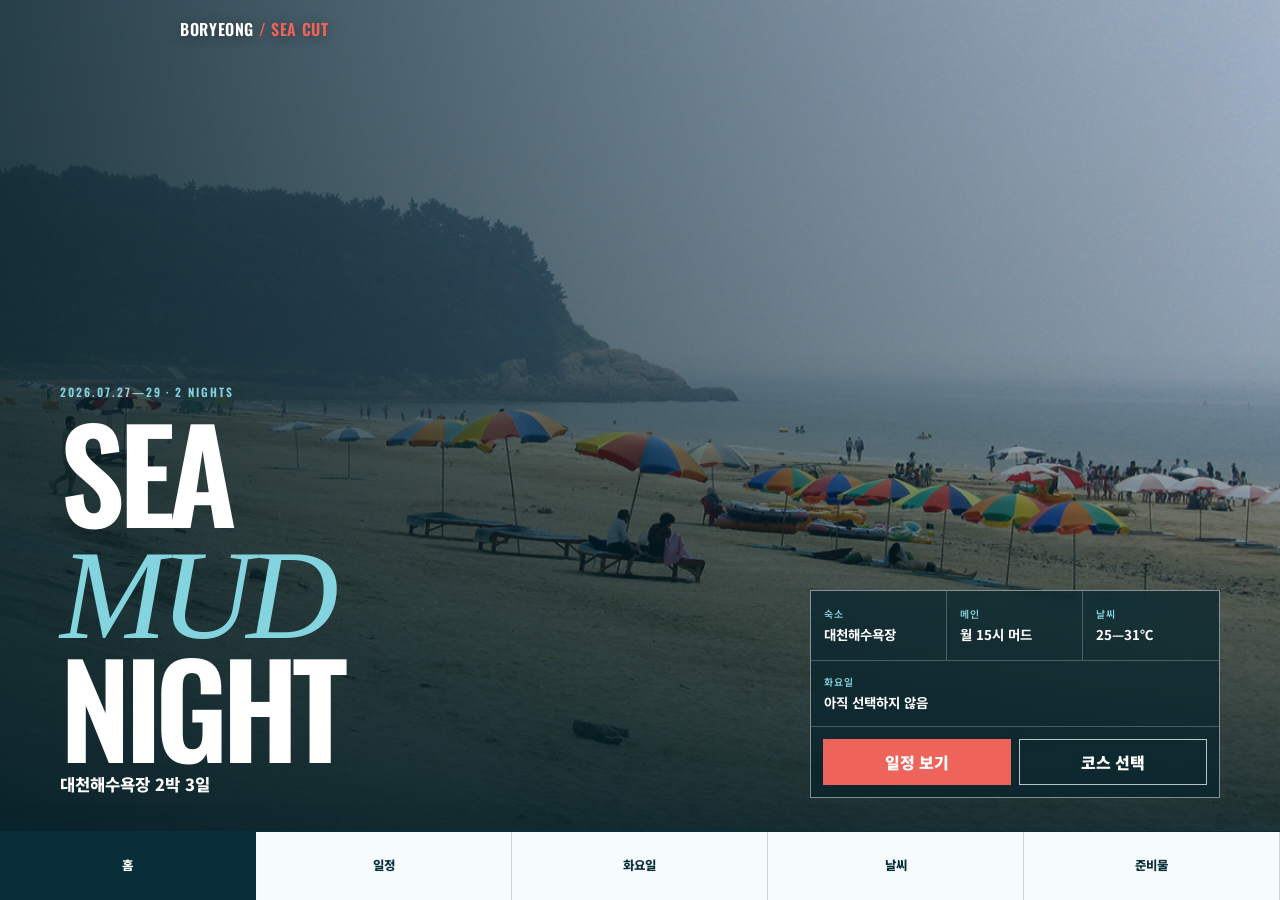
==== index.html @ 4e83131c "feat: add persistent home tab navigation" ====
<!doctype html><html lang="ko"><head><meta charset="utf-8"><meta name="viewport" content="width=device-width,initial-scale=1,viewport-fit=cover"><meta name="theme-color" content="#073845"><meta name="description" content="대천해수욕장과 보령머드축제 2박 3일 여행"><title>BORYEONG SEA CUT — 대천 2박 3일</title><link rel="stylesheet" href="./styles.css"><script defer src="./app.js"></script></head><body class="home-page"><a class="skip" href="#main">본문 바로가기</a><header class="top-header"><a href="./index.html" class="brand">BORYEONG <span>/ SEA CUT</span></a></header>
<main id="main" class="home">
  <section class="home-hero">
    <div class="home-bg" role="img" aria-label="대천해수욕장"></div>
    <div class="home-shade"></div>
    <div class="home-content">
      <div class="home-title">
        <span class="kicker">2026.07.27—29 · 2 NIGHTS</span>
        <h1>SEA<br><em>MUD</em><br>NIGHT</h1>
        <p>대천해수욕장 2박 3일</p>
      </div>
      <div class="home-panel">
        <div class="home-facts" aria-label="여행 핵심 정보">
          <div><small>숙소</small><b>대천해수욕장</b></div>
          <div><small>메인</small><b>월 15시 머드</b></div>
          <div><small>날씨</small><b>25—31℃</b></div>
        </div>
        <div class="home-choice"><small>화요일</small><b data-plan-status>아직 선택하지 않음</b></div>
        <div class="home-actions"><a class="primary-link" href="./itinerary.html">일정 보기</a><a class="secondary-link" href="./tuesday.html">코스 선택</a></div>
      </div>
    </div>
  </section>
</main>
<nav class="bottom-nav" aria-label="하단 메뉴"><a href="./index.html" aria-current="page"><span>홈</span></a><a href="./itinerary.html"><span>일정</span></a><a href="./tuesday.html"><span>화요일</span></a><a href="./weather.html"><span>날씨</span></a><a href="./packing.html"><span>준비물</span></a></nav><div class="toast" role="status" aria-live="polite"></div></body></html>
---- styles.css ----
@import url('https://fonts.googleapis.com/css2?family=Noto+Sans+KR:wght@400;500;600;700;900&family=Oswald:wght@500;600&display=swap');
:root{--ink:#082f39;--deep:#05242c;--paper:#f6fcfd;--ice:#dff3f6;--aqua:#83d4df;--coral:#ee645a;--muted:#58747c;--line:rgba(8,47,57,.18);--display:'Oswald','Noto Sans KR',sans-serif;--sans:'Noto Sans KR',sans-serif;--shadow:0 14px 34px rgba(8,55,65,.12)}
*{box-sizing:border-box}html{scroll-behavior:smooth}body{margin:0;background:var(--paper);color:var(--ink);font-family:var(--sans);font-size:16px;line-height:1.55;overflow-x:hidden;padding-bottom:calc(68px + env(safe-area-inset-bottom))}a{color:inherit}button,input{font:inherit}button,a,label{touch-action:manipulation}.shell{width:min(920px,calc(100% - 28px));margin:auto}.skip{position:fixed;z-index:9999;top:6px;left:6px;background:var(--deep);color:#fff;padding:10px;transform:translateY(-150%)}.skip:focus{transform:none}.top-header{height:58px;display:flex;align-items:center;padding:0 max(14px,calc((100% - 920px)/2));border-bottom:1px solid var(--ink);background:var(--paper)}.brand{text-decoration:none;font:600 1rem var(--display);letter-spacing:.04em}.brand span{color:var(--coral)}
.bottom-nav{position:fixed;z-index:2000;left:0;right:0;bottom:0;width:100vw;display:grid;grid-template-columns:repeat(5,minmax(0,1fr));background:var(--paper);border-top:1px solid var(--ink);padding-bottom:env(safe-area-inset-bottom);box-shadow:0 -7px 22px rgba(8,47,57,.1)}.bottom-nav a,.bottom-nav button{min-width:0;min-height:68px;display:grid;place-items:center;border:0;border-right:1px solid var(--line);background:transparent;text-decoration:none;color:var(--ink);font-size:.78rem;font-weight:800;white-space:nowrap}.bottom-nav button{border-right:0}.bottom-nav a[aria-current=page]{background:var(--ink);color:#fff}.bottom-nav a:hover,.bottom-nav button:hover{background:var(--ice)}
.home{min-height:calc(100svh - 58px - 68px);display:grid;grid-template-columns:1fr minmax(280px,410px);grid-template-rows:1fr auto}.home-hero{position:relative;min-height:620px;grid-row:1/3;overflow:hidden;background:var(--deep);color:#fff}.home-bg,.home-shade{position:absolute;inset:0}.home-bg{background:url('./assets/hero.jpg') center/cover}.home-shade{background:linear-gradient(90deg,rgba(3,35,43,.84),rgba(3,40,48,.22)),linear-gradient(0deg,rgba(3,28,35,.55),transparent 55%)}.home-content{position:absolute;z-index:1;left:max(24px,calc((100vw - 1160px)/2));bottom:54px;max-width:600px}.kicker,.page-title>span{font:600 .72rem var(--display);letter-spacing:.17em;color:var(--aqua)}.home h1{font:600 clamp(5rem,12vw,10rem)/.86 var(--display);letter-spacing:-.05em;margin:15px 0}.home h1 em{font-family:Georgia,serif;font-weight:400;color:var(--aqua)}.home-content>p{font-size:1.16rem;font-weight:800}.primary-link{display:inline-flex;align-items:center;min-height:48px;padding:0 18px;background:var(--coral);color:#fff;text-decoration:none;font-weight:900}.home-facts{display:grid;align-self:end}.home-facts div,.home-choice{padding:20px 24px;border-bottom:1px solid var(--ink)}.home-facts small,.home-facts b,.home-choice small,.home-choice b{display:block}.home-facts small,.home-choice small{font:600 .66rem var(--display);letter-spacing:.14em;color:var(--coral)}.home-facts b,.home-choice b{margin-top:4px}.home-choice{background:var(--aqua)}.home-choice a{display:inline-block;margin-top:12px;font-size:.8rem;font-weight:900}
.page{padding-top:44px;padding-bottom:52px}.page-title{margin-bottom:30px}.page-title h1{font-size:clamp(2.7rem,8vw,5rem);line-height:1;margin:8px 0;font-weight:900;letter-spacing:-.05em}.page-title p{margin:0;color:var(--muted);font-weight:600}.day-tabs{display:grid;grid-template-columns:repeat(3,1fr);border:1px solid var(--ink);margin-bottom:22px}.day-tabs button{min-height:78px;border:0;border-right:1px solid var(--ink);background:transparent;text-align:left;padding:13px;cursor:pointer}.day-tabs button:last-child{border-right:0}.day-tabs small,.day-tabs b{display:block}.day-tabs small{font:600 .66rem var(--display);color:var(--coral)}.day-tabs b{margin-top:4px}.day-tabs button.active{background:var(--ink);color:#fff}.schedule{border:1px solid var(--ink)}.schedule h2{margin:0;padding:17px 20px;background:var(--ice);font-size:1rem}.schedule ol{list-style:none;margin:0;padding:0}.schedule li{display:grid;grid-template-columns:72px 1fr;gap:16px;padding:17px 20px;border-top:1px solid var(--line)}.schedule time,.plan-cards time{font:600 1rem var(--display);color:var(--coral)}.schedule b,.schedule span,.schedule a{display:block}.schedule span{font-size:.84rem;color:var(--muted)}.schedule a{width:max-content;margin-top:5px;font-size:.73rem;font-weight:900}
.plan-cards{display:grid;grid-template-columns:1fr 1fr;border-left:1px solid var(--ink);border-top:1px solid var(--ink)}.plan-cards article{display:flex;flex-direction:column;border-right:1px solid var(--ink);border-bottom:1px solid var(--ink);background:#fff}.plan-cards article.selected{box-shadow:inset 0 0 0 4px var(--coral)}.plan-cover{padding:25px;color:#fff}.plan-cover.sea{background:linear-gradient(140deg,#50bdcb,#0a6171)}.plan-cover.indoor{background:linear-gradient(140deg,#315963,#071f26)}.plan-cover small{font:600 .68rem var(--display);letter-spacing:.14em}.plan-cover h2{font:600 3.8rem/1 var(--display);margin:10px 0}.plan-cover p{margin:0;font-weight:700}.plan-cards ol{list-style:none;margin:0;padding:0}.plan-cards li{display:grid;grid-template-columns:68px 1fr;gap:12px;padding:14px 18px;border-bottom:1px solid var(--line)}.plan-rule{margin-top:auto;padding:15px 18px;background:var(--ice);font-size:.8rem;font-weight:800}.plan-cards button{min-height:50px;margin:15px 18px;border:0;background:var(--ink);color:#fff;font-weight:900;cursor:pointer}.plan-cards button:hover{background:var(--coral)}.selected-box{margin-top:18px;padding:18px;background:var(--aqua);border:1px solid var(--ink)}.selected-box small,.selected-box b{display:block}.selected-box small{font-size:.7rem}.selected-box b{margin-top:3px}
.weather-list{border:1px solid var(--ink)}.weather-list article{display:grid;grid-template-columns:1fr auto auto;gap:20px;align-items:center;padding:20px;border-bottom:1px solid var(--line)}.weather-list article:last-child{border-bottom:0}.weather-list small,.weather-list b{display:block}.weather-list small{color:var(--coral);font-weight:900}.weather-list strong{font:600 2.2rem var(--display)}.weather-list span{font-size:.8rem;color:var(--muted)}.decision{margin-top:20px;padding:20px;background:var(--aqua);border:1px solid var(--ink)}.decision p{margin:5px 0}.decision a{font-size:.8rem;font-weight:900}
.check-card{border:1px solid var(--ink);background:#fff}.check-card ul{list-style:none;margin:0;padding:0}.check-card li{border-bottom:1px solid var(--line)}.check-card li:last-child{border-bottom:0}.check-card label{min-height:72px;display:flex;align-items:center;gap:14px;padding:12px 18px;cursor:pointer}.check-card input{width:23px;height:23px;accent-color:var(--coral);flex:none}.check-card span b{display:block}.check-card span{font-size:.84rem;color:var(--muted)}.safety{margin-top:20px;padding:20px;background:var(--deep);color:#fff}.safety h2{margin:0 0 10px;color:var(--aqua)}.safety p{margin:7px 0;font-size:.9rem}.toast{position:fixed;z-index:3000;left:50%;bottom:calc(82px + env(safe-area-inset-bottom));transform:translate(-50%,150%);width:max-content;max-width:calc(100% - 28px);padding:11px 16px;background:var(--deep);color:#fff;box-shadow:var(--shadow);opacity:0;visibility:hidden;pointer-events:none;transition:.2s}.toast.show{transform:translate(-50%,0);opacity:1;visibility:visible}
@media(max-width:760px){body{font-size:15px}.top-header{height:54px}.bottom-nav a,.bottom-nav button{min-height:62px;font-size:.68rem}.home{min-height:calc(100svh - 54px - 62px);display:block}.home-hero{min-height:calc(100svh - 54px - 62px)}.home-content{left:18px;right:18px;bottom:34px}.home h1{font-size:clamp(4.8rem,24vw,7rem)}.home-content>p{font-size:1.02rem}.home-facts{grid-template-columns:1fr 1fr}.home-facts div{padding:15px}.home-facts div:last-child{grid-column:1/-1}.home-choice{padding:16px}.page{padding-top:30px}.page-title{margin-bottom:22px}.page-title h1{font-size:2.6rem}.day-tabs button{min-height:72px;padding:10px}.day-tabs b{font-size:.86rem}.schedule li{grid-template-columns:60px 1fr;padding:15px 14px}.plan-cards{grid-template-columns:1fr}.plan-cover{padding:22px}.plan-cover h2{font-size:3.2rem}.weather-list article{grid-template-columns:1fr auto;gap:10px;padding:17px 15px}.weather-list strong{font-size:1.9rem}.weather-list span{grid-column:1/-1}.check-card label{min-height:68px;padding:11px 15px}}
@media(max-width:340px){.bottom-nav a,.bottom-nav button{font-size:.6rem}.day-tabs small{font-size:.57rem}.day-tabs b{font-size:.76rem}.schedule li{grid-template-columns:53px 1fr}}
@media(prefers-reduced-motion:reduce){*,*:before,*:after{scroll-behavior:auto!important;transition:none!important}}:focus-visible{outline:3px solid var(--coral);outline-offset:2px}

/* Compact home: every item stays inside the beach photo */
.home-page{padding-bottom:calc(68px + env(safe-area-inset-bottom));background:var(--deep)}
.home-page .top-header{position:absolute;z-index:20;left:0;right:0;top:0;background:transparent;border:0}
.home-page .brand{color:#fff;text-shadow:0 2px 12px rgba(0,0,0,.35)}
.home-page .home{display:block;min-height:calc(100svh - 68px)}
.home-page .home-hero{min-height:calc(100svh - 68px);grid-row:auto}
.home-page .home-shade{background:linear-gradient(90deg,rgba(3,31,39,.82),rgba(3,39,47,.24)),linear-gradient(0deg,rgba(3,27,34,.8),transparent 58%)}
.home-page .home-content{left:max(24px,calc((100vw - 1160px)/2));right:max(24px,calc((100vw - 1160px)/2));bottom:34px;max-width:none;display:grid;grid-template-columns:minmax(360px,1fr) minmax(320px,410px);align-items:end;gap:44px}
.home-page .home-title p{margin:8px 0 0;font-size:1.04rem;font-weight:800}
.home-page .home h1{font-size:clamp(5rem,10vw,8.5rem);margin:12px 0}
.home-panel{border:1px solid rgba(255,255,255,.48);background:rgba(3,35,43,.7);backdrop-filter:blur(10px);color:#fff}
.home-panel .home-facts{display:grid;grid-template-columns:repeat(3,1fr)}
.home-panel .home-facts div{padding:15px 13px;border-right:1px solid rgba(255,255,255,.24);border-bottom:1px solid rgba(255,255,255,.24)}
.home-panel .home-facts div:last-child{border-right:0}
.home-panel small{display:block;font:600 .62rem var(--display);letter-spacing:.12em;color:var(--aqua)}
.home-panel b{display:block;margin-top:3px;font-size:.84rem}
.home-panel .home-choice{padding:13px;background:transparent;border-bottom:1px solid rgba(255,255,255,.24)}
.home-actions{display:grid;grid-template-columns:1fr 1fr;gap:8px;padding:12px}
.home-actions a{min-height:46px;display:grid;place-items:center;text-decoration:none;font-weight:900}
.home-actions .primary-link{padding:0;background:var(--coral)}
.secondary-link{border:1px solid rgba(255,255,255,.72);color:#fff}
@media(max-width:760px){.home-page{padding-bottom:calc(62px + env(safe-area-inset-bottom))}.home-page .top-header{height:54px}.home-page .home,.home-page .home-hero{min-height:calc(100svh - 62px)}.home-page .home-bg{background-position:56% center}.home-page .home-shade{background:linear-gradient(90deg,rgba(3,31,39,.76),rgba(3,39,47,.38)),linear-gradient(0deg,rgba(3,27,34,.9),rgba(3,27,34,.08) 70%)}.home-page .home-content{left:16px;right:16px;bottom:22px;display:block}.home-page .home h1{font-size:clamp(4rem,20vw,5.8rem);margin:8px 0;line-height:.82}.home-page .home-title p{margin:5px 0 14px;font-size:.92rem}.home-panel{backdrop-filter:blur(7px)}.home-panel .home-facts div{padding:11px 9px}.home-panel b{font-size:.76rem}.home-panel .home-choice{padding:10px}.home-actions{padding:9px}.home-actions a{min-height:43px;font-size:.84rem}}
@media(max-width:340px){.home-page .home-content{left:12px;right:12px;bottom:14px}.home-page .home h1{font-size:3.8rem}.home-panel .home-facts div{padding:9px 6px}.home-panel b{font-size:.69rem}.home-actions a{min-height:40px}}
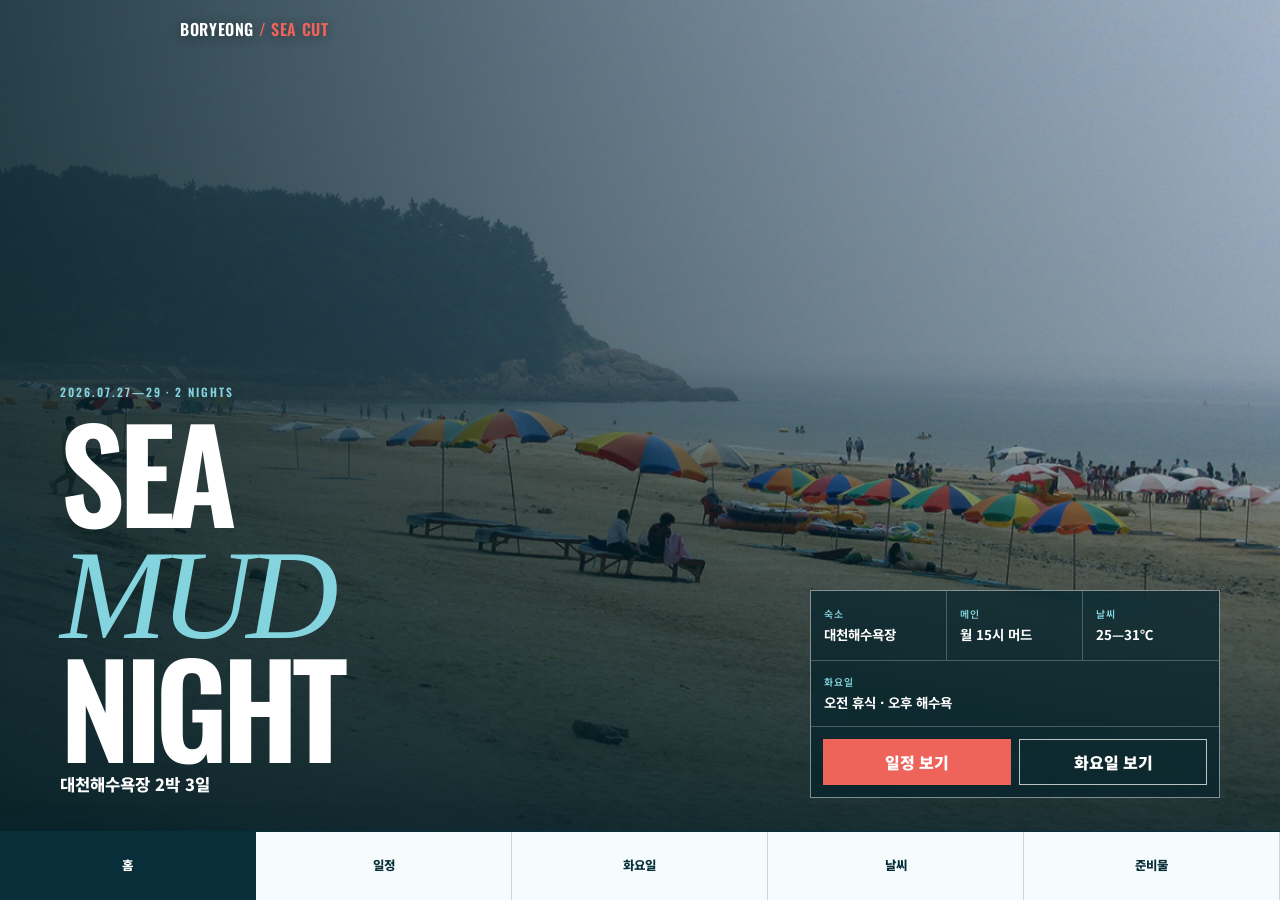
==== commit 34b92e62: "Simplify Tuesday to rest and beach" ====
--- a/index.html
+++ b/index.html
@@ -15,8 +15,8 @@
           <div><small>메인</small><b>월 15시 머드</b></div>
           <div><small>날씨</small><b>25—31℃</b></div>
         </div>
-        <div class="home-choice"><small>화요일</small><b data-plan-status>아직 선택하지 않음</b></div>
-        <div class="home-actions"><a class="primary-link" href="./itinerary.html">일정 보기</a><a class="secondary-link" href="./tuesday.html">코스 선택</a></div>
+        <div class="home-choice"><small>화요일</small><b>오전 휴식 · 오후 해수욕</b></div>
+        <div class="home-actions"><a class="primary-link" href="./itinerary.html">일정 보기</a><a class="secondary-link" href="./tuesday.html">화요일 보기</a></div>
       </div>
     </div>
   </section>
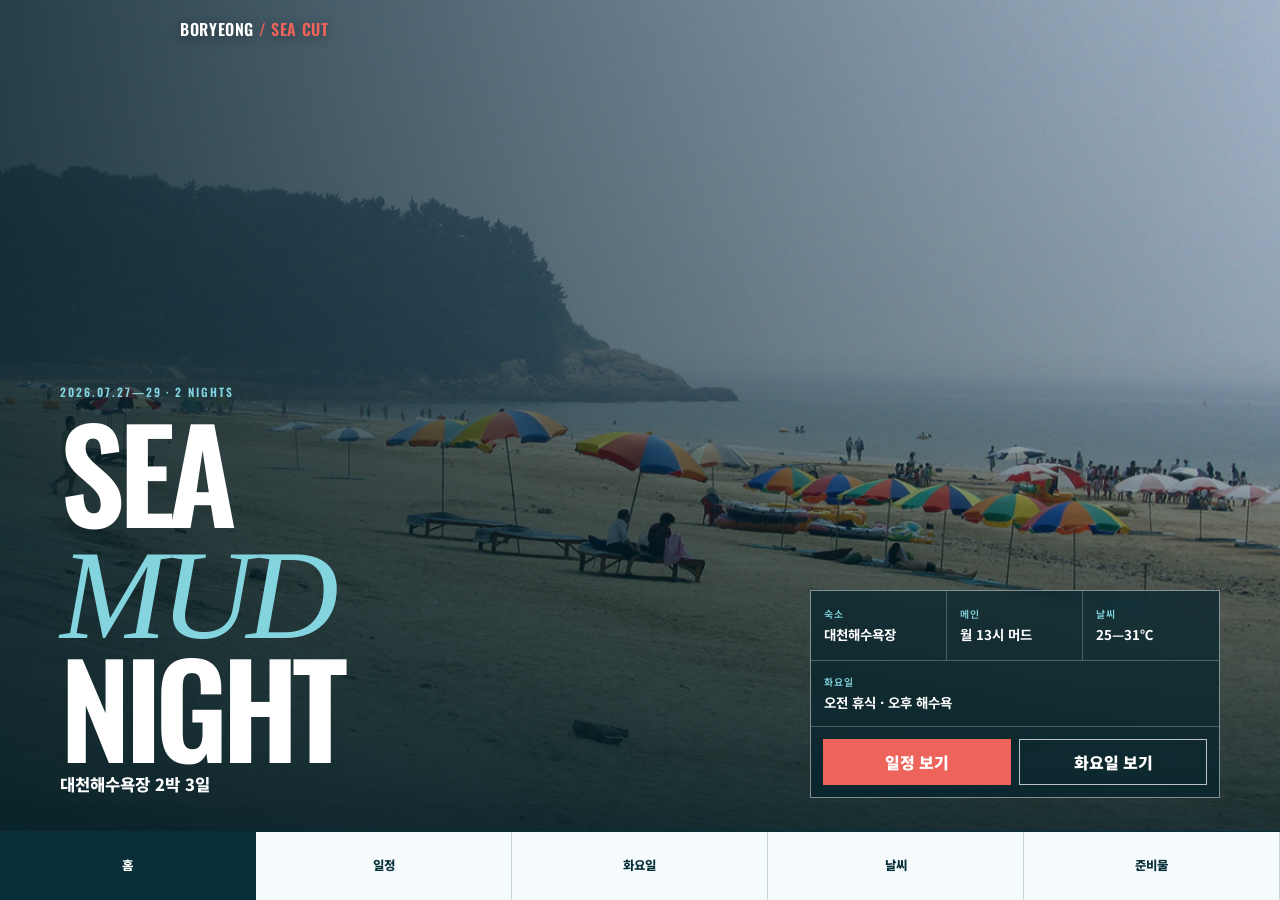
==== commit 92c6f2b0: "Move mud festival visit to opening time" ====
--- a/index.html
+++ b/index.html
@@ -12,7 +12,7 @@
       <div class="home-panel">
         <div class="home-facts" aria-label="여행 핵심 정보">
           <div><small>숙소</small><b>대천해수욕장</b></div>
-          <div><small>메인</small><b>월 15시 머드</b></div>
+          <div><small>메인</small><b>월 13시 머드</b></div>
           <div><small>날씨</small><b>25—31℃</b></div>
         </div>
         <div class="home-choice"><small>화요일</small><b>오전 휴식 · 오후 해수욕</b></div>
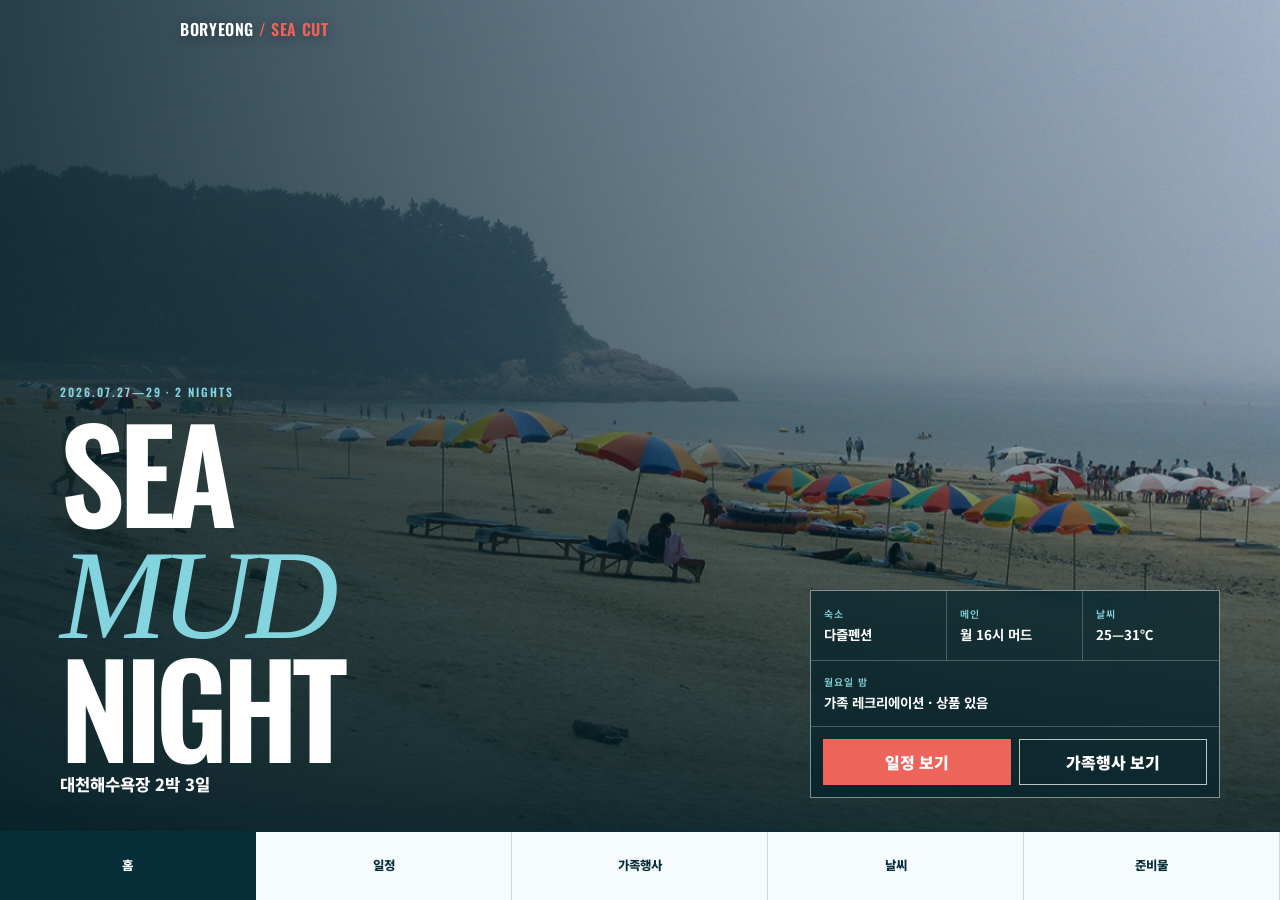
==== commit 120c6b99: "Add family recreation night" ====
--- a/index.html
+++ b/index.html
@@ -11,14 +11,14 @@
       </div>
       <div class="home-panel">
         <div class="home-facts" aria-label="여행 핵심 정보">
-          <div><small>숙소</small><b>대천해수욕장</b></div>
-          <div><small>메인</small><b>월 13시 머드</b></div>
+          <div><small>숙소</small><b>다즐펜션</b></div>
+          <div><small>메인</small><b>월 16시 머드</b></div>
           <div><small>날씨</small><b>25—31℃</b></div>
         </div>
-        <div class="home-choice"><small>화요일</small><b>오전 휴식 · 오후 해수욕</b></div>
-        <div class="home-actions"><a class="primary-link" href="./itinerary.html">일정 보기</a><a class="secondary-link" href="./tuesday.html">화요일 보기</a></div>
+        <div class="home-choice"><small>월요일 밤</small><b>가족 레크리에이션 · 상품 있음</b></div>
+        <div class="home-actions"><a class="primary-link" href="./itinerary.html">일정 보기</a><a class="secondary-link" href="./recreation.html">가족행사 보기</a></div>
       </div>
     </div>
   </section>
 </main>
-<nav class="bottom-nav" aria-label="하단 메뉴"><a href="./index.html" aria-current="page"><span>홈</span></a><a href="./itinerary.html"><span>일정</span></a><a href="./tuesday.html"><span>화요일</span></a><a href="./weather.html"><span>날씨</span></a><a href="./packing.html"><span>준비물</span></a></nav><div class="toast" role="status" aria-live="polite"></div></body></html>
+<nav class="bottom-nav" aria-label="하단 메뉴"><a href="./index.html" aria-current="page"><span>홈</span></a><a href="./itinerary.html"><span>일정</span></a><a href="./recreation.html"><span>가족행사</span></a><a href="./weather.html"><span>날씨</span></a><a href="./packing.html"><span>준비물</span></a></nav><div class="toast" role="status" aria-live="polite"></div></body></html>
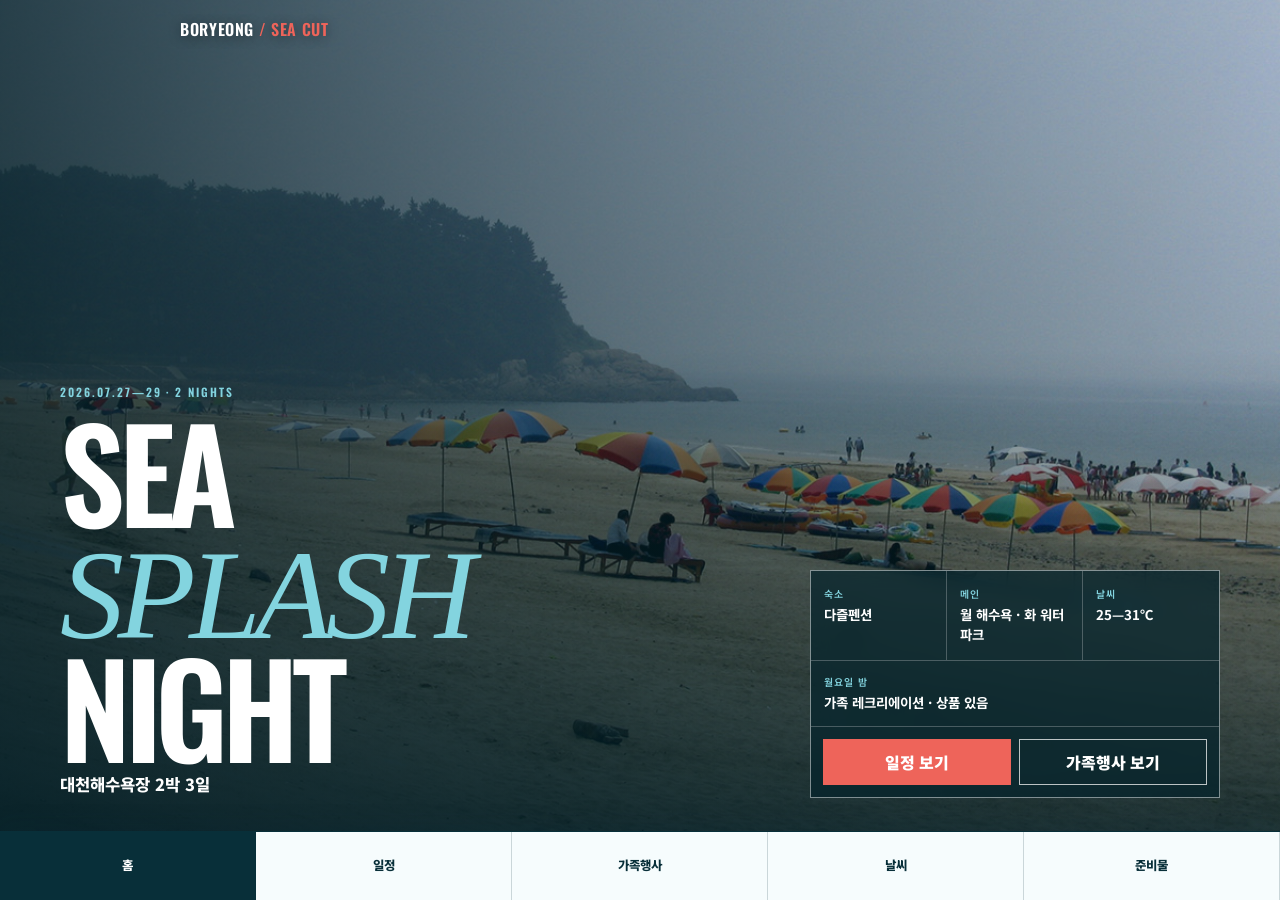
==== commit 16008ec1: "Replace mud festival with beach and waterpark" ====
--- a/index.html
+++ b/index.html
@@ -1,4 +1,4 @@
-<!doctype html><html lang="ko"><head><meta charset="utf-8"><meta name="viewport" content="width=device-width,initial-scale=1,viewport-fit=cover"><meta name="theme-color" content="#073845"><meta name="description" content="대천해수욕장과 보령머드축제 2박 3일 여행"><title>BORYEONG SEA CUT — 대천 2박 3일</title><link rel="stylesheet" href="./styles.css"><script defer src="./app.js"></script></head><body class="home-page"><a class="skip" href="#main">본문 바로가기</a><header class="top-header"><a href="./index.html" class="brand">BORYEONG <span>/ SEA CUT</span></a></header>
+<!doctype html><html lang="ko"><head><meta charset="utf-8"><meta name="viewport" content="width=device-width,initial-scale=1,viewport-fit=cover"><meta name="theme-color" content="#073845"><meta name="description" content="대천해수욕장과 마스타대천워터파크 2박 3일 가족여행"><title>BORYEONG SEA CUT — 대천 2박 3일</title><link rel="stylesheet" href="./styles.css"><script defer src="./app.js"></script></head><body class="home-page"><a class="skip" href="#main">본문 바로가기</a><header class="top-header"><a href="./index.html" class="brand">BORYEONG <span>/ SEA CUT</span></a></header>
 <main id="main" class="home">
   <section class="home-hero">
     <div class="home-bg" role="img" aria-label="대천해수욕장"></div>
@@ -6,13 +6,13 @@
     <div class="home-content">
       <div class="home-title">
         <span class="kicker">2026.07.27—29 · 2 NIGHTS</span>
-        <h1>SEA<br><em>MUD</em><br>NIGHT</h1>
+        <h1>SEA<br><em>SPLASH</em><br>NIGHT</h1>
         <p>대천해수욕장 2박 3일</p>
       </div>
       <div class="home-panel">
         <div class="home-facts" aria-label="여행 핵심 정보">
           <div><small>숙소</small><b>다즐펜션</b></div>
-          <div><small>메인</small><b>월 16시 머드</b></div>
+          <div><small>메인</small><b>월 해수욕 · 화 워터파크</b></div>
           <div><small>날씨</small><b>25—31℃</b></div>
         </div>
         <div class="home-choice"><small>월요일 밤</small><b>가족 레크리에이션 · 상품 있음</b></div>
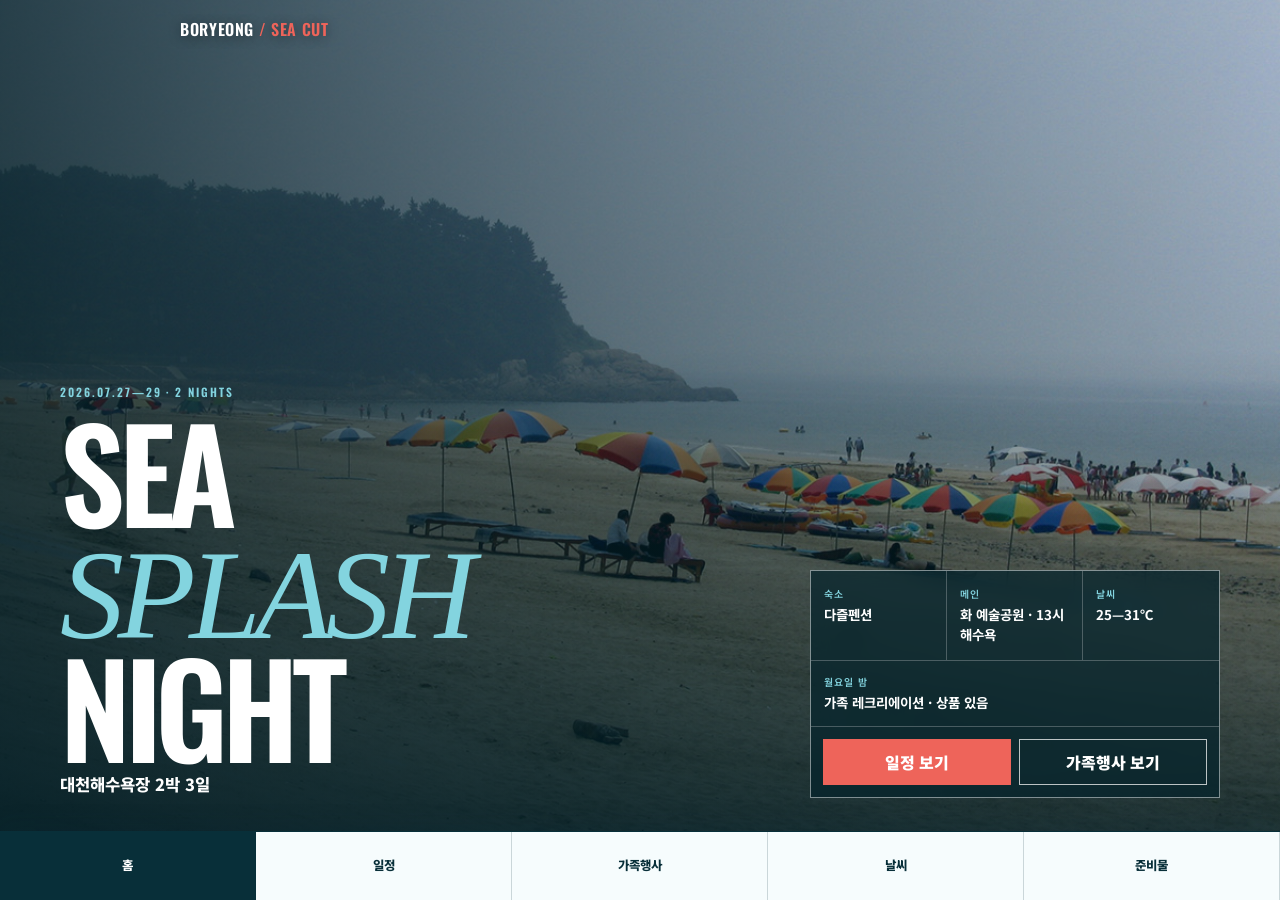
==== commit 511a0445: "Update Tuesday plan for art park and beach" ====
--- a/index.html
+++ b/index.html
@@ -1,4 +1,4 @@
-<!doctype html><html lang="ko"><head><meta charset="utf-8"><meta name="viewport" content="width=device-width,initial-scale=1,viewport-fit=cover"><meta name="theme-color" content="#073845"><meta name="description" content="대천해수욕장과 마스타대천워터파크 2박 3일 가족여행"><title>BORYEONG SEA CUT — 대천 2박 3일</title><link rel="stylesheet" href="./styles.css"><script defer src="./app.js"></script></head><body class="home-page"><a class="skip" href="#main">본문 바로가기</a><header class="top-header"><a href="./index.html" class="brand">BORYEONG <span>/ SEA CUT</span></a></header>
+<!doctype html><html lang="ko"><head><meta charset="utf-8"><meta name="viewport" content="width=device-width,initial-scale=1,viewport-fit=cover"><meta name="theme-color" content="#073845"><meta name="description" content="대천해수욕장과 개화예술공원 2박 3일 가족여행"><title>BORYEONG SEA CUT — 대천 2박 3일</title><link rel="stylesheet" href="./styles.css"><script defer src="./app.js"></script></head><body class="home-page"><a class="skip" href="#main">본문 바로가기</a><header class="top-header"><a href="./index.html" class="brand">BORYEONG <span>/ SEA CUT</span></a></header>
 <main id="main" class="home">
   <section class="home-hero">
     <div class="home-bg" role="img" aria-label="대천해수욕장"></div>
@@ -12,7 +12,7 @@
       <div class="home-panel">
         <div class="home-facts" aria-label="여행 핵심 정보">
           <div><small>숙소</small><b>다즐펜션</b></div>
-          <div><small>메인</small><b>월 해수욕 · 화 워터파크</b></div>
+          <div><small>메인</small><b>화 예술공원 · 13시 해수욕</b></div>
           <div><small>날씨</small><b>25—31℃</b></div>
         </div>
         <div class="home-choice"><small>월요일 밤</small><b>가족 레크리에이션 · 상품 있음</b></div>
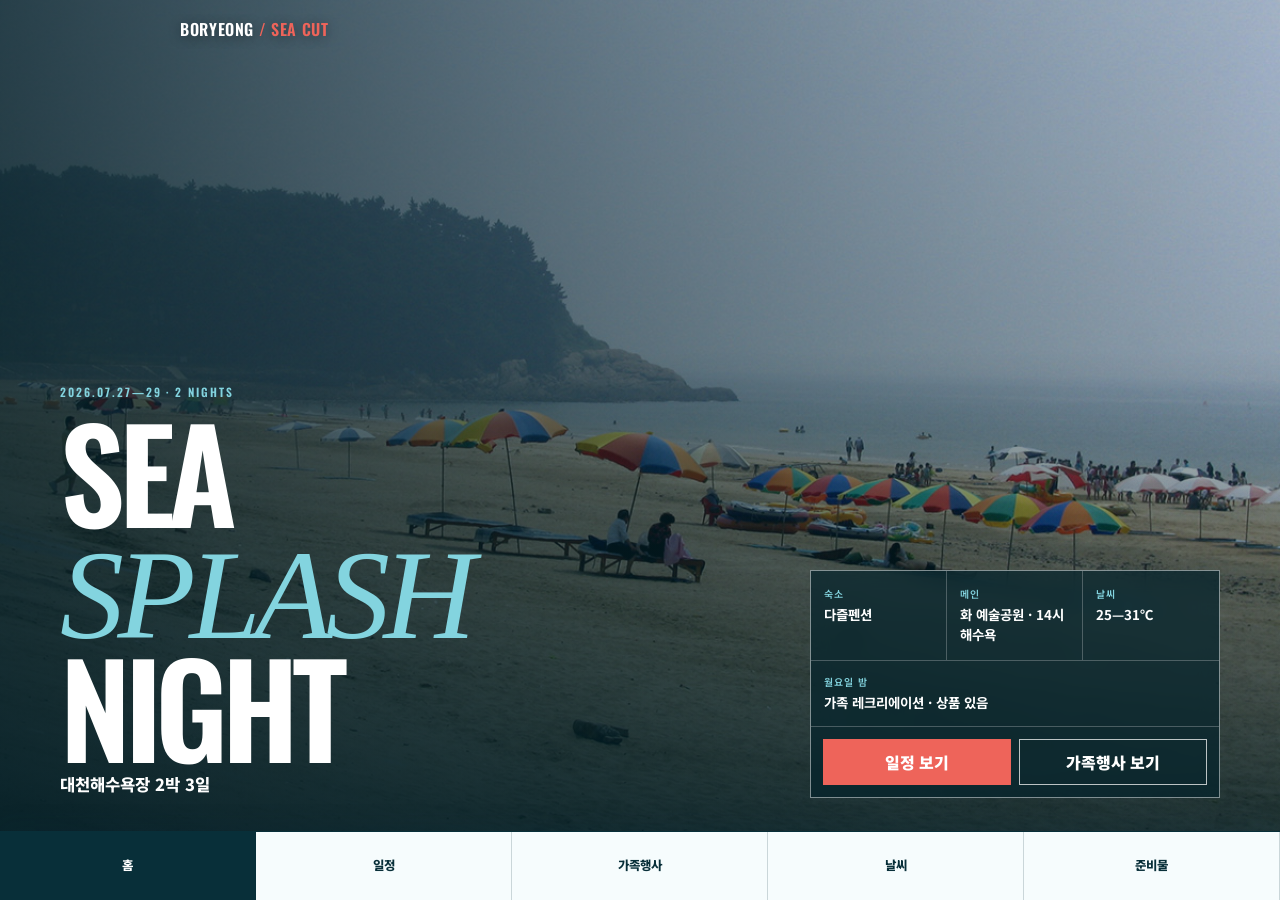
==== commit ca5b595b: "Extend Tuesday art park visit" ====
--- a/index.html
+++ b/index.html
@@ -12,7 +12,7 @@
       <div class="home-panel">
         <div class="home-facts" aria-label="여행 핵심 정보">
           <div><small>숙소</small><b>다즐펜션</b></div>
-          <div><small>메인</small><b>화 예술공원 · 13시 해수욕</b></div>
+          <div><small>메인</small><b>화 예술공원 · 14시 해수욕</b></div>
           <div><small>날씨</small><b>25—31℃</b></div>
         </div>
         <div class="home-choice"><small>월요일 밤</small><b>가족 레크리에이션 · 상품 있음</b></div>
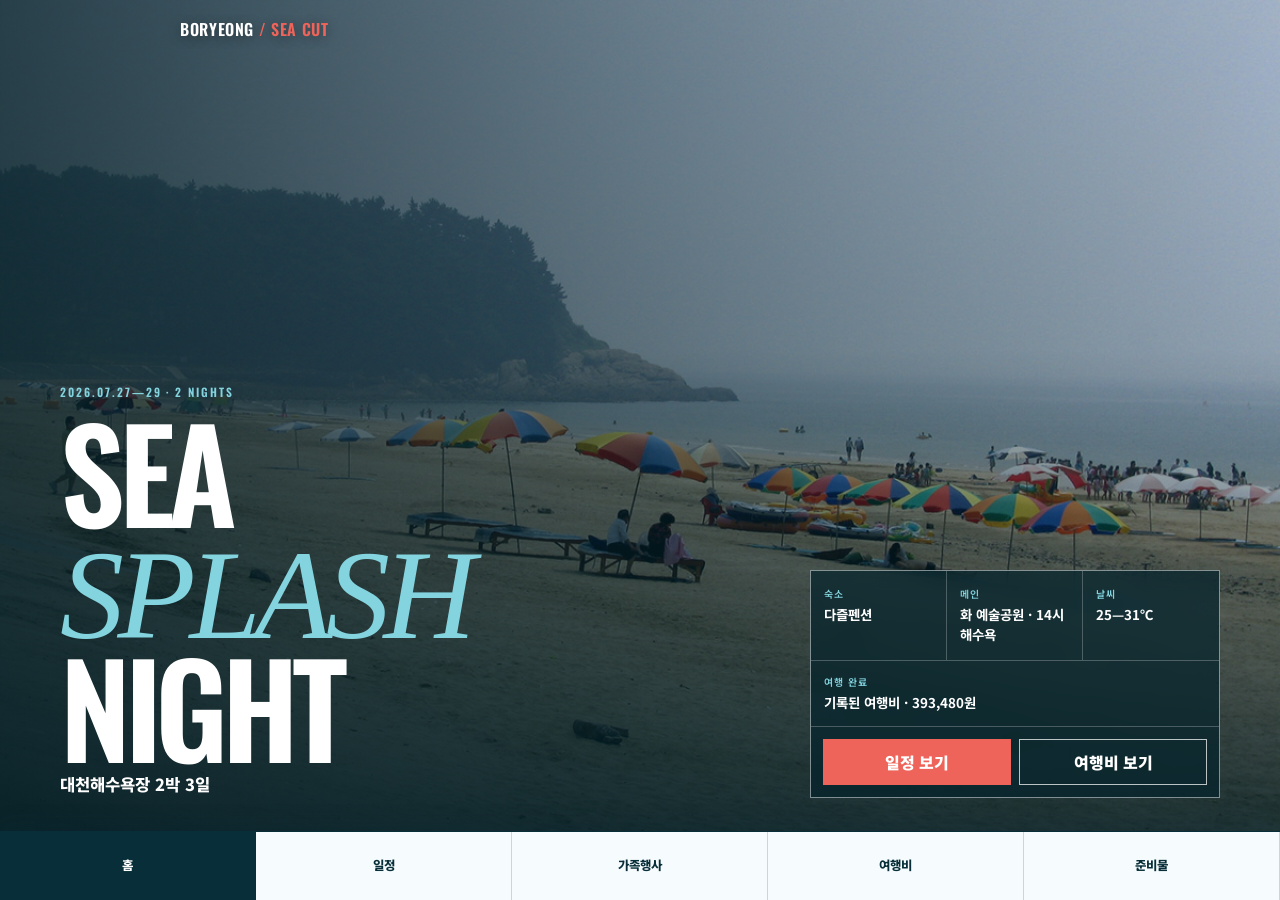
==== commit 069b3502: "Add completed trip expense report" ====
--- a/index.html
+++ b/index.html
@@ -15,10 +15,10 @@
           <div><small>메인</small><b>화 예술공원 · 14시 해수욕</b></div>
           <div><small>날씨</small><b>25—31℃</b></div>
         </div>
-        <div class="home-choice"><small>월요일 밤</small><b>가족 레크리에이션 · 상품 있음</b></div>
-        <div class="home-actions"><a class="primary-link" href="./itinerary.html">일정 보기</a><a class="secondary-link" href="./recreation.html">가족행사 보기</a></div>
+        <div class="home-choice"><small>여행 완료</small><b>기록된 여행비 · 393,480원</b></div>
+        <div class="home-actions"><a class="primary-link" href="./itinerary.html">일정 보기</a><a class="secondary-link" href="./budget.html">여행비 보기</a></div>
       </div>
     </div>
   </section>
 </main>
-<nav class="bottom-nav" aria-label="하단 메뉴"><a href="./index.html" aria-current="page"><span>홈</span></a><a href="./itinerary.html"><span>일정</span></a><a href="./recreation.html"><span>가족행사</span></a><a href="./weather.html"><span>날씨</span></a><a href="./packing.html"><span>준비물</span></a></nav><div class="toast" role="status" aria-live="polite"></div></body></html>
+<nav class="bottom-nav" aria-label="하단 메뉴"><a href="./index.html" aria-current="page"><span>홈</span></a><a href="./itinerary.html"><span>일정</span></a><a href="./recreation.html"><span>가족행사</span></a><a href="./budget.html"><span>여행비</span></a><a href="./packing.html"><span>준비물</span></a></nav><div class="toast" role="status" aria-live="polite"></div></body></html>
--- a/styles.css
+++ b/styles.css
@@ -7,7 +7,8 @@
 .plan-cards{display:grid;grid-template-columns:1fr 1fr;border-left:1px solid var(--ink);border-top:1px solid var(--ink)}.plan-cards article{display:flex;flex-direction:column;border-right:1px solid var(--ink);border-bottom:1px solid var(--ink);background:#fff}.plan-cards article.selected{box-shadow:inset 0 0 0 4px var(--coral)}.plan-cover{padding:25px;color:#fff}.plan-cover.sea{background:linear-gradient(140deg,#50bdcb,#0a6171)}.plan-cover.indoor{background:linear-gradient(140deg,#315963,#071f26)}.plan-cover small{font:600 .68rem var(--display);letter-spacing:.14em}.plan-cover h2{font:600 3.8rem/1 var(--display);margin:10px 0}.plan-cover p{margin:0;font-weight:700}.plan-cards ol{list-style:none;margin:0;padding:0}.plan-cards li{display:grid;grid-template-columns:68px 1fr;gap:12px;padding:14px 18px;border-bottom:1px solid var(--line)}.plan-rule{margin-top:auto;padding:15px 18px;background:var(--ice);font-size:.8rem;font-weight:800}.plan-cards button{min-height:50px;margin:15px 18px;border:0;background:var(--ink);color:#fff;font-weight:900;cursor:pointer}.plan-cards button:hover{background:var(--coral)}.selected-box{margin-top:18px;padding:18px;background:var(--aqua);border:1px solid var(--ink)}.selected-box small,.selected-box b{display:block}.selected-box small{font-size:.7rem}.selected-box b{margin-top:3px}
 .weather-list{border:1px solid var(--ink)}.weather-list article{display:grid;grid-template-columns:1fr auto auto;gap:20px;align-items:center;padding:20px;border-bottom:1px solid var(--line)}.weather-list article:last-child{border-bottom:0}.weather-list small,.weather-list b{display:block}.weather-list small{color:var(--coral);font-weight:900}.weather-list strong{font:600 2.2rem var(--display)}.weather-list span{font-size:.8rem;color:var(--muted)}.decision{margin-top:20px;padding:20px;background:var(--aqua);border:1px solid var(--ink)}.decision p{margin:5px 0}.decision a{font-size:.8rem;font-weight:900}
 .check-card{border:1px solid var(--ink);background:#fff}.check-card ul{list-style:none;margin:0;padding:0}.check-card li{border-bottom:1px solid var(--line)}.check-card li:last-child{border-bottom:0}.check-card label{min-height:72px;display:flex;align-items:center;gap:14px;padding:12px 18px;cursor:pointer}.check-card input{width:23px;height:23px;accent-color:var(--coral);flex:none}.check-card span b{display:block}.check-card span{font-size:.84rem;color:var(--muted)}.safety{margin-top:20px;padding:20px;background:var(--deep);color:#fff}.safety h2{margin:0 0 10px;color:var(--aqua)}.safety p{margin:7px 0;font-size:.9rem}.toast{position:fixed;z-index:3000;left:50%;bottom:calc(82px + env(safe-area-inset-bottom));transform:translate(-50%,150%);width:max-content;max-width:calc(100% - 28px);padding:11px 16px;background:var(--deep);color:#fff;box-shadow:var(--shadow);opacity:0;visibility:hidden;pointer-events:none;transition:.2s}.toast.show{transform:translate(-50%,0);opacity:1;visibility:visible}
-@media(max-width:760px){body{font-size:15px}.top-header{height:54px}.bottom-nav a,.bottom-nav button{min-height:62px;font-size:.68rem}.home{min-height:calc(100svh - 54px - 62px);display:block}.home-hero{min-height:calc(100svh - 54px - 62px)}.home-content{left:18px;right:18px;bottom:34px}.home h1{font-size:clamp(4.8rem,24vw,7rem)}.home-content>p{font-size:1.02rem}.home-facts{grid-template-columns:1fr 1fr}.home-facts div{padding:15px}.home-facts div:last-child{grid-column:1/-1}.home-choice{padding:16px}.page{padding-top:30px}.page-title{margin-bottom:22px}.page-title h1{font-size:2.6rem}.day-tabs button{min-height:72px;padding:10px}.day-tabs b{font-size:.86rem}.schedule li{grid-template-columns:60px 1fr;padding:15px 14px}.plan-cards{grid-template-columns:1fr}.plan-cover{padding:22px}.plan-cover h2{font-size:3.2rem}.weather-list article{grid-template-columns:1fr auto;gap:10px;padding:17px 15px}.weather-list strong{font-size:1.9rem}.weather-list span{grid-column:1/-1}.check-card label{min-height:68px;padding:11px 15px}}
+.budget-page{max-width:920px}.budget-hero{padding:28px;background:var(--deep);color:#fff;border:1px solid var(--ink)}.budget-hero small{font:600 .7rem var(--display);letter-spacing:.15em;color:var(--aqua)}.budget-hero strong{display:block;margin:6px 0;font:600 clamp(3rem,9vw,5.6rem)/1 var(--display);letter-spacing:-.04em}.budget-hero strong em{margin-left:6px;font:800 1rem var(--sans);font-style:normal;color:var(--aqua)}.budget-hero p{margin:10px 0 0;color:#cce4e8;font-size:.86rem;font-weight:600}.budget-summary{display:grid;grid-template-columns:repeat(3,1fr);border-left:1px solid var(--ink);margin-top:18px}.budget-summary article{padding:18px;background:#fff;border-right:1px solid var(--ink);border-top:1px solid var(--ink);border-bottom:1px solid var(--ink)}.budget-summary small,.budget-summary strong,.budget-summary span{display:block}.budget-summary small{font:600 .68rem var(--display);letter-spacing:.1em;color:var(--coral)}.budget-summary strong{margin:5px 0;font-size:1.12rem}.budget-summary span{font-size:.74rem;color:var(--muted)}.expense-section{margin-top:25px;border:1px solid var(--ink);background:#fff}.expense-heading{display:flex;justify-content:space-between;align-items:end;gap:18px;padding:16px 18px;background:var(--ice)}.expense-heading small{font:600 .65rem var(--display);letter-spacing:.13em;color:var(--coral)}.expense-heading h2{margin:2px 0 0;font-size:1.15rem}.expense-heading>strong{font:600 1.35rem var(--display)}.expense-list{list-style:none;margin:0;padding:0}.expense-list li{display:grid;grid-template-columns:58px minmax(0,1fr) auto;gap:14px;align-items:center;padding:14px 18px;border-top:1px solid var(--line)}.expense-list time{font:600 .82rem var(--display);color:var(--coral)}.expense-list b,.expense-list span{display:block}.expense-list b{overflow-wrap:anywhere}.expense-list span{margin-top:2px;font-size:.72rem;color:var(--muted)}.expense-list li>strong{text-align:right;white-space:nowrap}.expense-list .needs-check{background:rgba(238,100,90,.055)}.budget-note{margin:20px 0 0;padding:15px 17px;border-left:4px solid var(--coral);background:var(--ice);font-size:.8rem;color:var(--muted);font-weight:600}
+@media(max-width:760px){body{font-size:15px}.top-header{height:54px}.bottom-nav a,.bottom-nav button{min-height:62px;font-size:.68rem}.home{min-height:calc(100svh - 54px - 62px);display:block}.home-hero{min-height:calc(100svh - 54px - 62px)}.home-content{left:18px;right:18px;bottom:34px}.home h1{font-size:clamp(4.8rem,24vw,7rem)}.home-content>p{font-size:1.02rem}.home-facts{grid-template-columns:1fr 1fr}.home-facts div{padding:15px}.home-facts div:last-child{grid-column:1/-1}.home-choice{padding:16px}.page{padding-top:30px}.page-title{margin-bottom:22px}.page-title h1{font-size:2.6rem}.day-tabs button{min-height:72px;padding:10px}.day-tabs b{font-size:.86rem}.schedule li{grid-template-columns:60px 1fr;padding:15px 14px}.plan-cards{grid-template-columns:1fr}.plan-cover{padding:22px}.plan-cover h2{font-size:3.2rem}.weather-list article{grid-template-columns:1fr auto;gap:10px;padding:17px 15px}.weather-list strong{font-size:1.9rem}.weather-list span{grid-column:1/-1}.check-card label{min-height:68px;padding:11px 15px}.budget-hero{padding:22px 18px}.budget-hero strong{font-size:3.2rem}.budget-summary{grid-template-columns:1fr}.budget-summary article{border-bottom:0}.budget-summary article:last-child{border-bottom:1px solid var(--ink)}.expense-heading{padding:14px}.expense-list li{grid-template-columns:48px minmax(0,1fr) auto;gap:9px;padding:13px 12px}.expense-list b{font-size:.86rem}.expense-list li>strong{font-size:.84rem}}
 @media(max-width:340px){.bottom-nav a,.bottom-nav button{font-size:.6rem}.day-tabs small{font-size:.57rem}.day-tabs b{font-size:.76rem}.schedule li{grid-template-columns:53px 1fr}}
 @media(prefers-reduced-motion:reduce){*,*:before,*:after{scroll-behavior:auto!important;transition:none!important}}:focus-visible{outline:3px solid var(--coral);outline-offset:2px}
 
